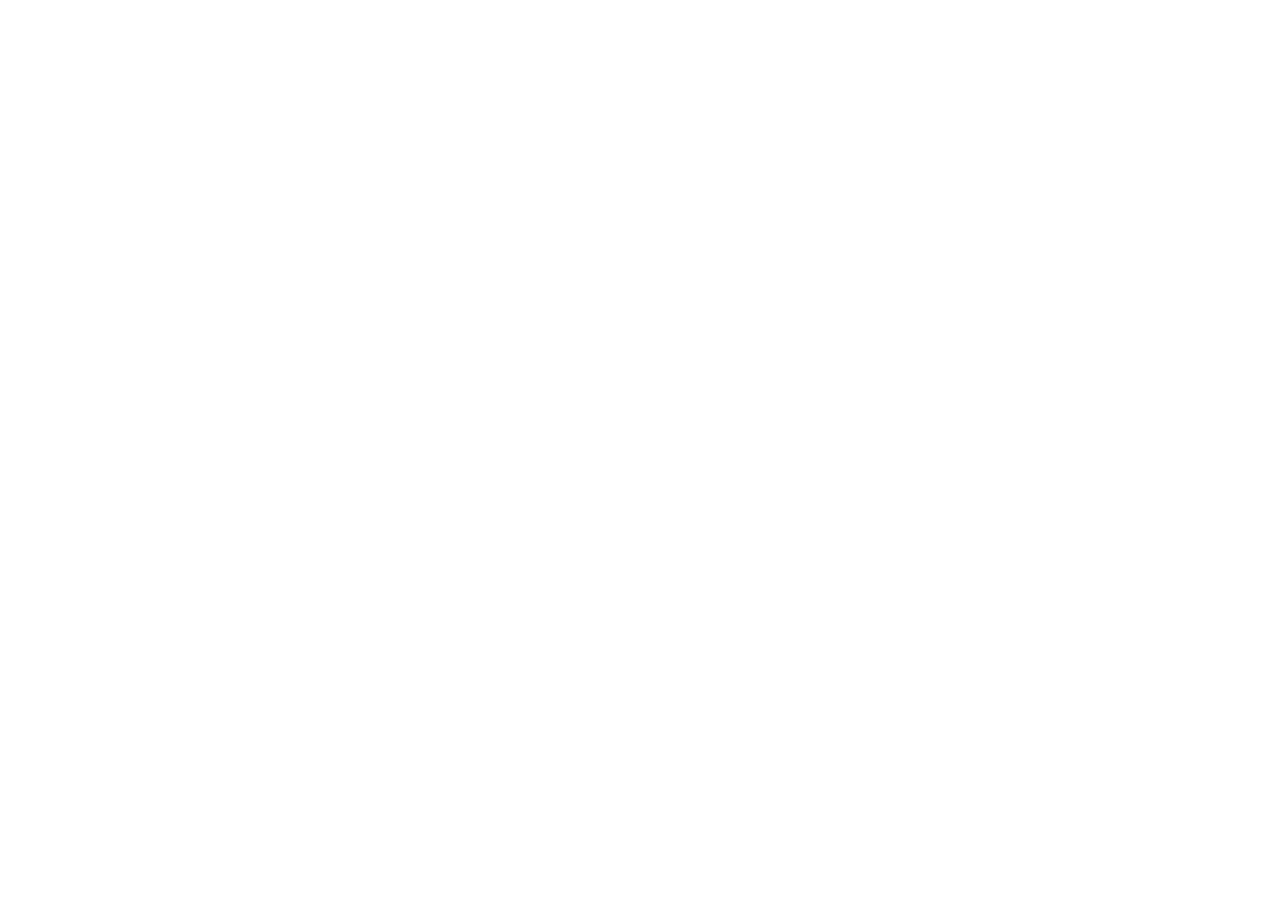
==== index.html @ 65a2d9df "wadfsgdg" ====
<!DOCTYPE html>
<html lang="en">

<head>
    <meta charset="UTF-8">
    <meta name="viewport" content="width=device-width, initial-scale=1.0">
    <title>10-dars</title>
    <link rel="stylesheet" href="./assets/css/main.css">
</head>

<body>

      

    <script src="./assets/js/app.js"></script>
</body>

</html>
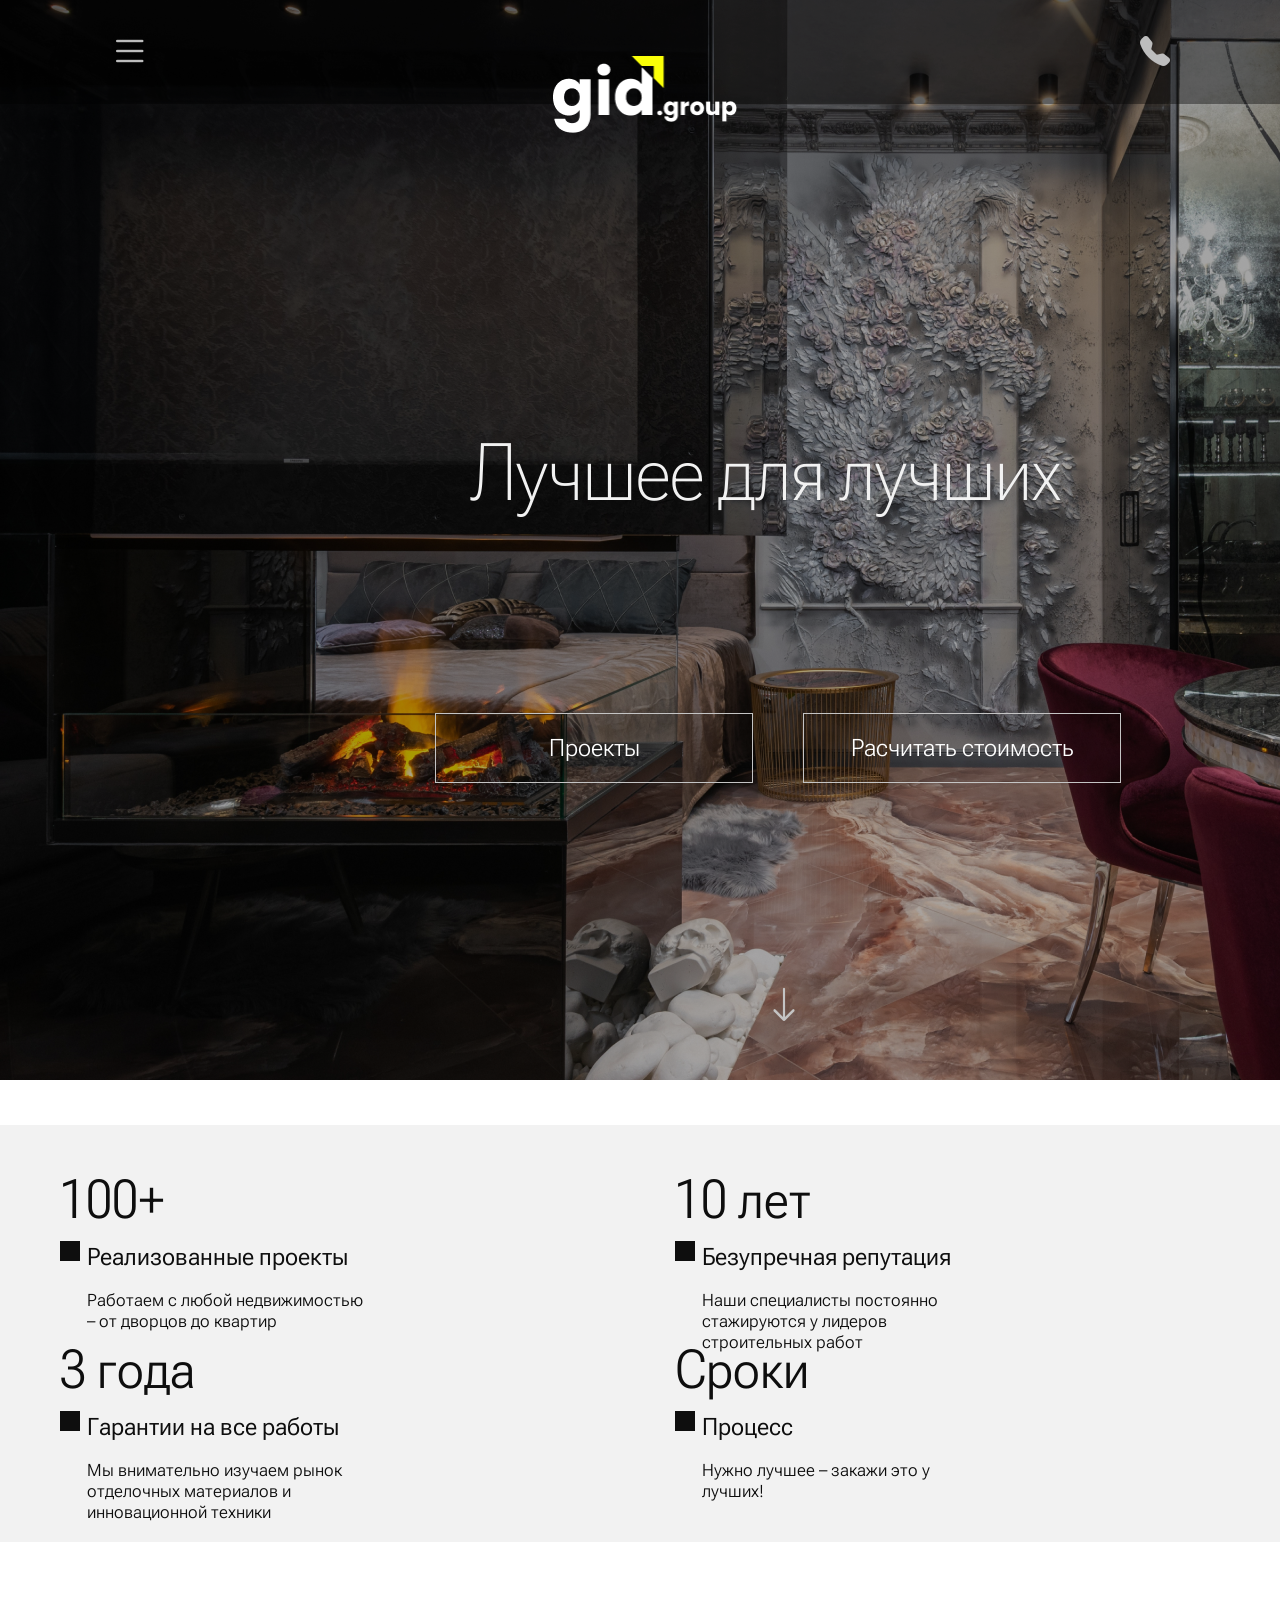
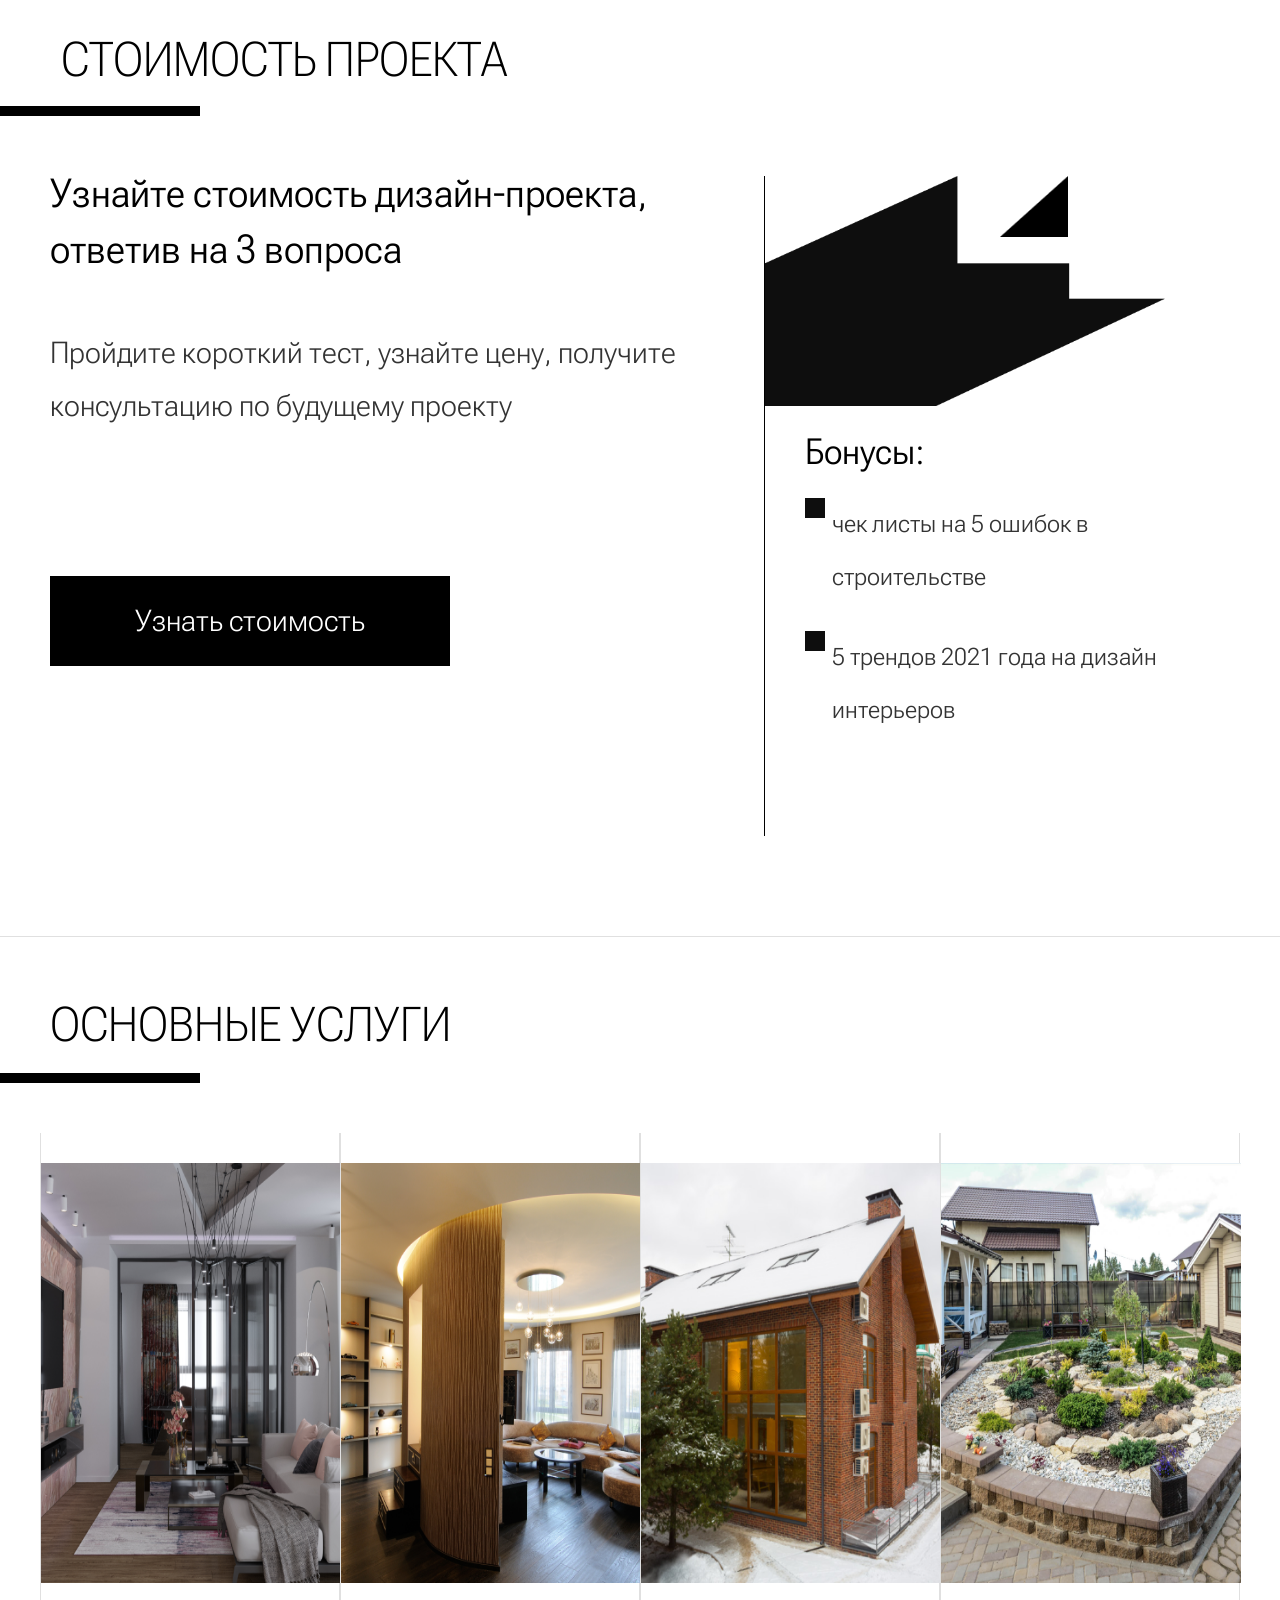
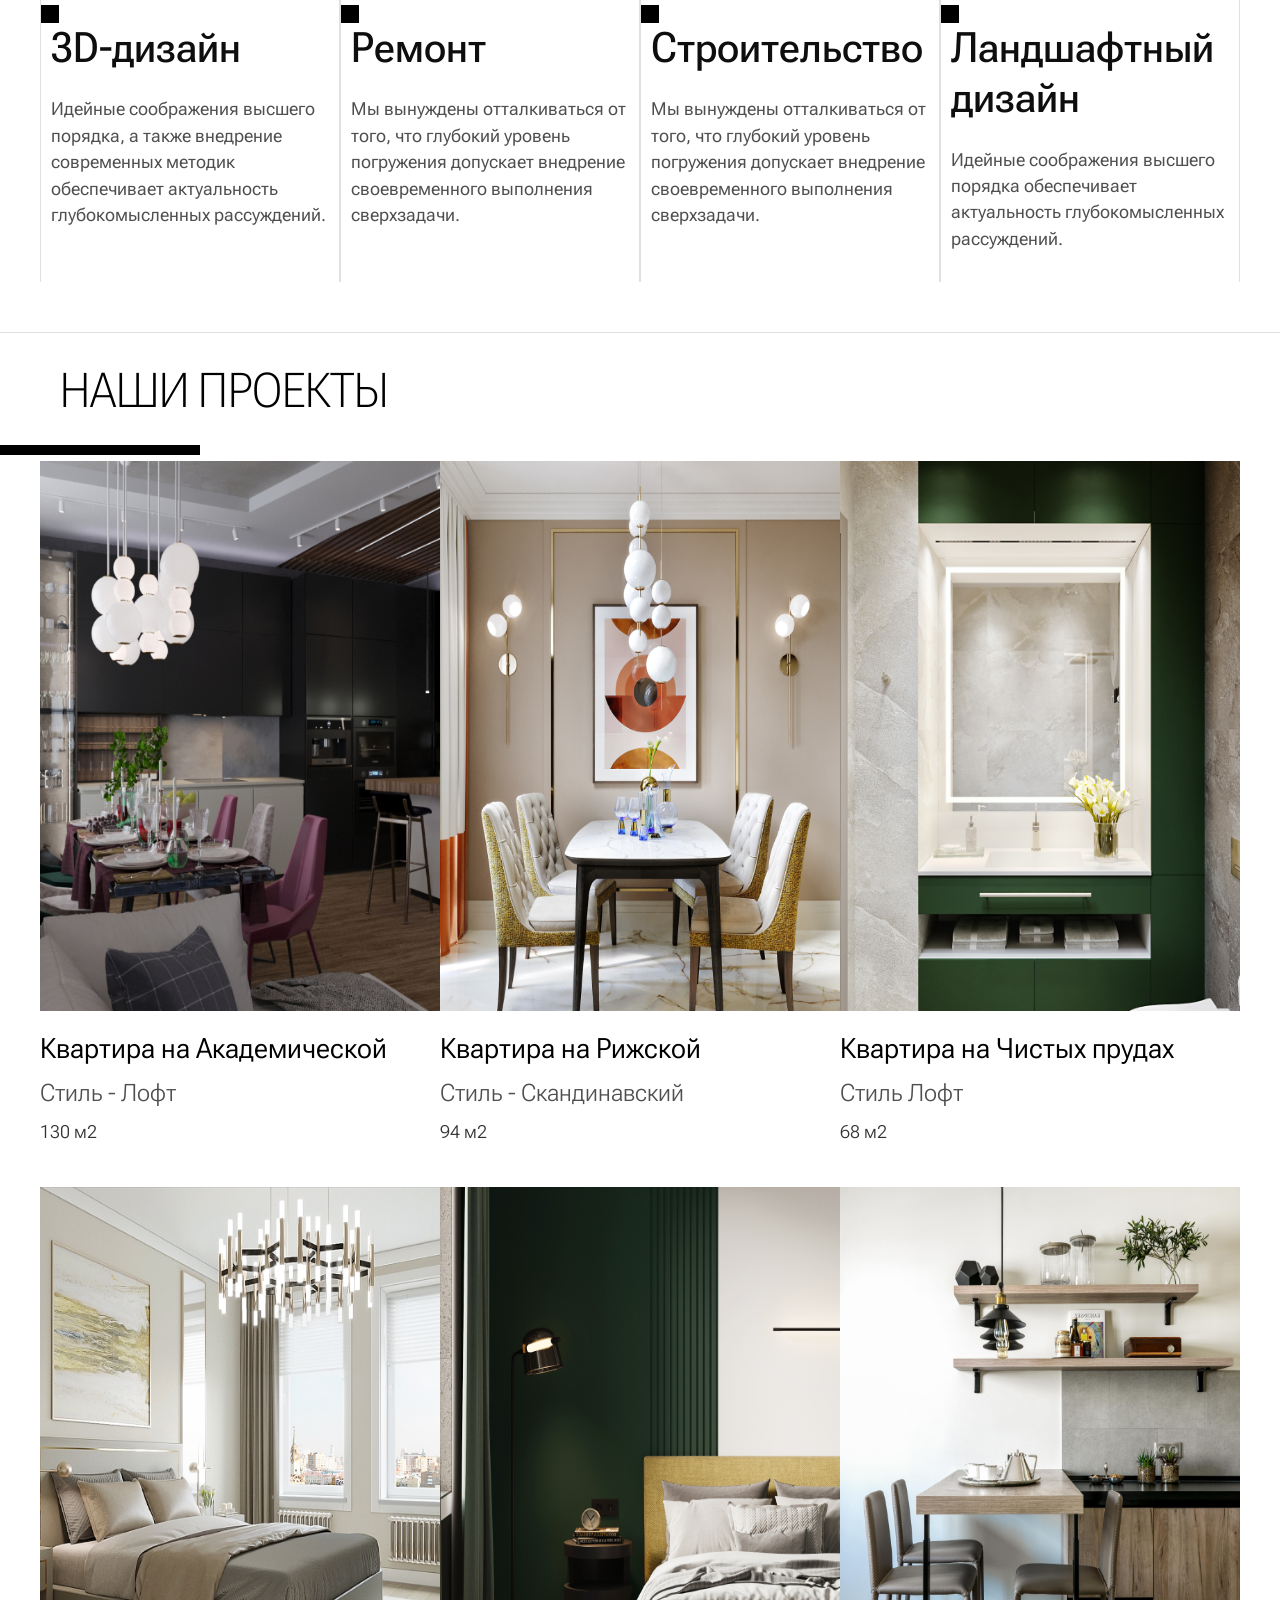
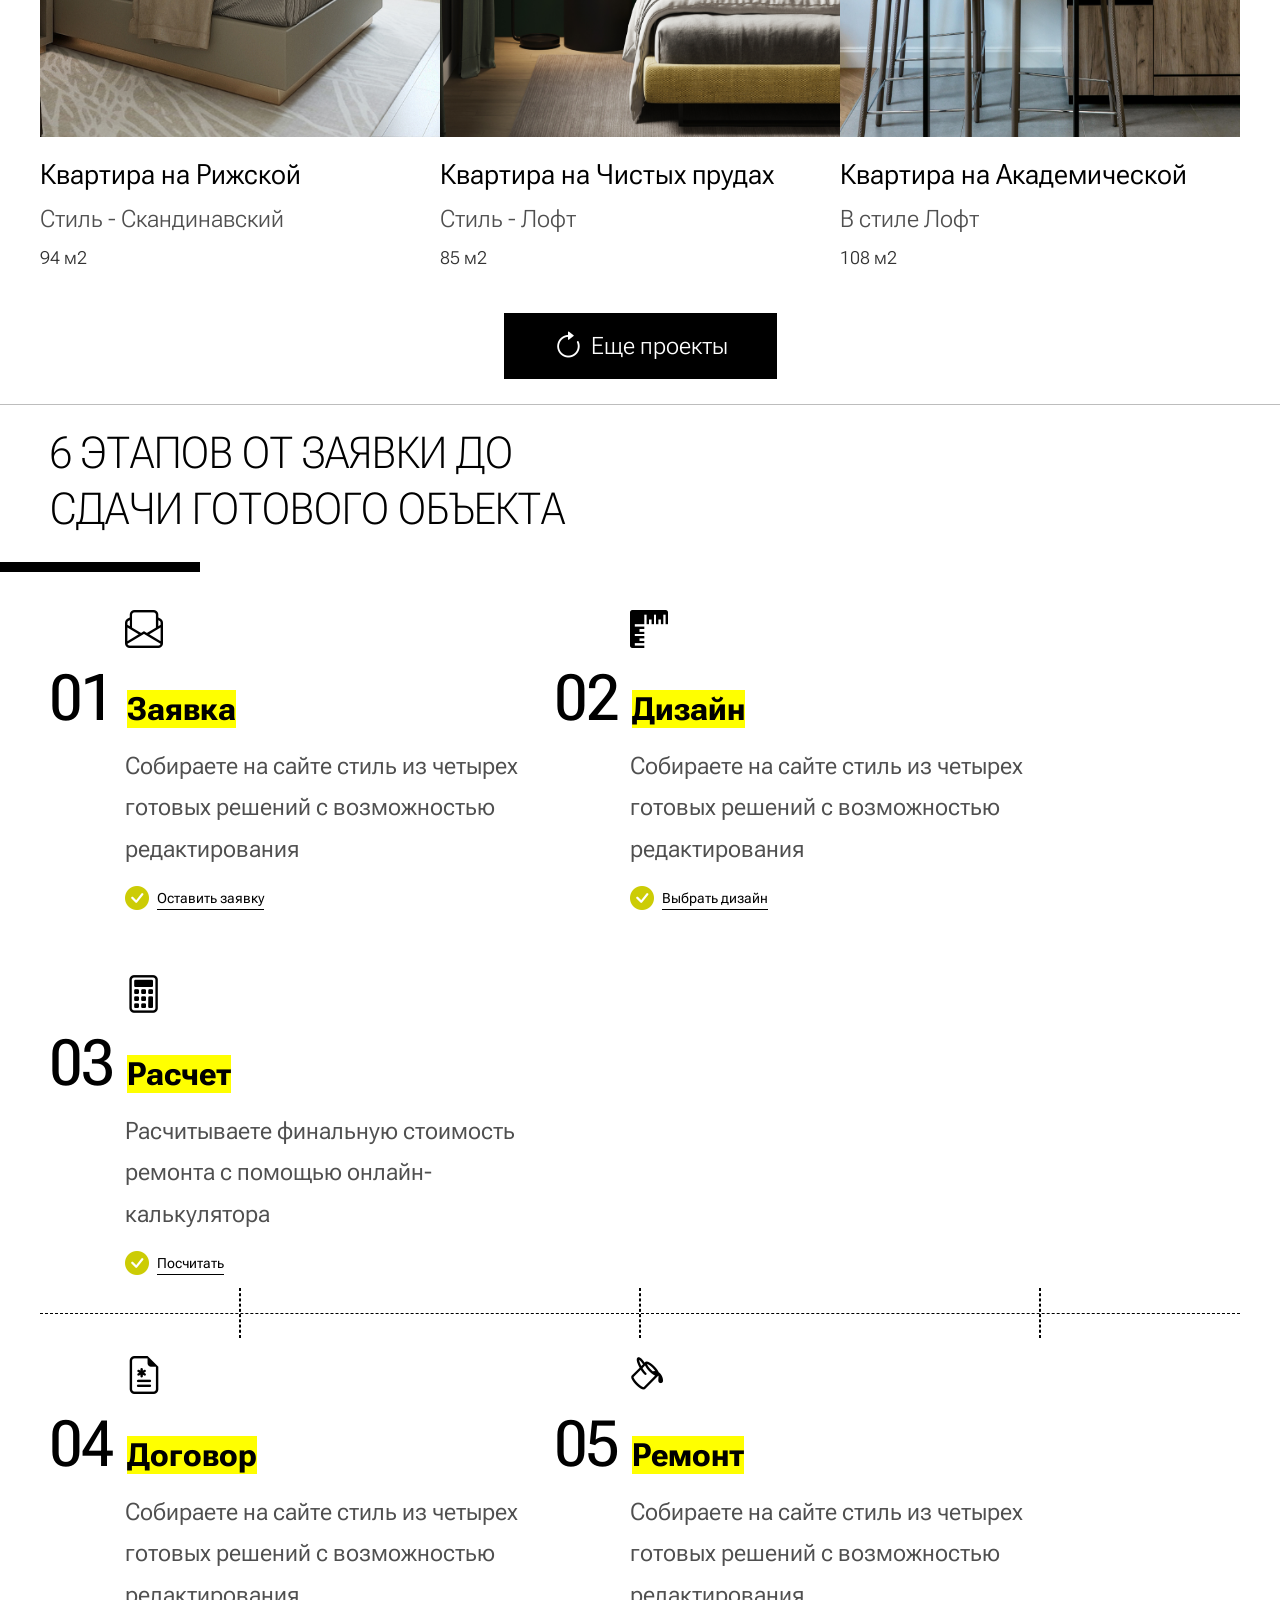
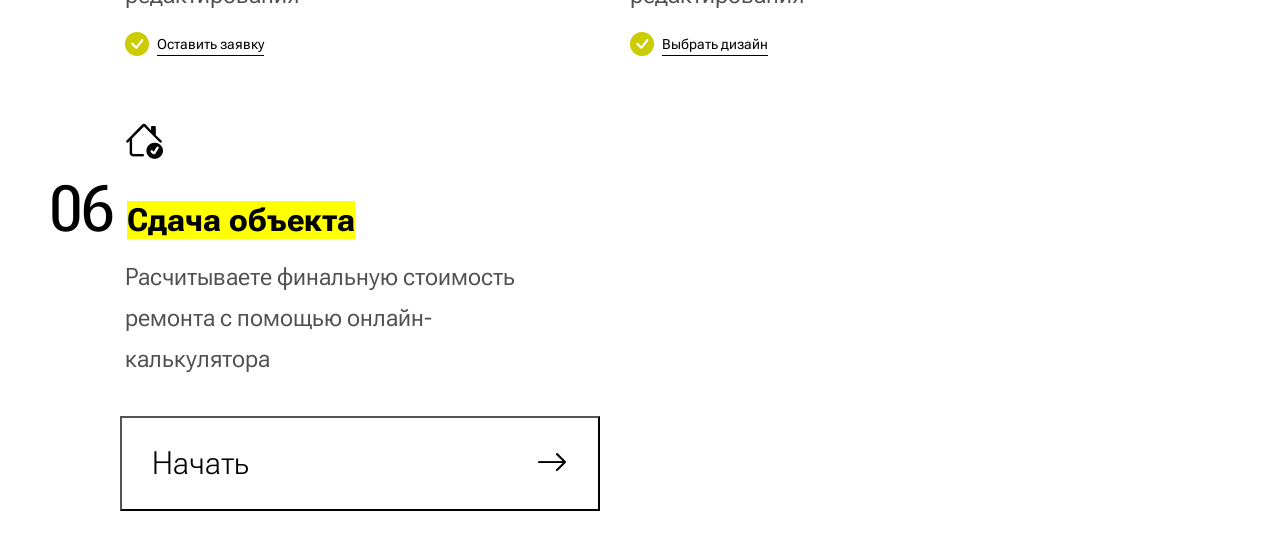
==== commit ef60918d: "sdafsdghfh" ====
--- a/index.html
+++ b/index.html
@@ -6,11 +6,303 @@
     <meta name="viewport" content="width=device-width, initial-scale=1.0">
     <title>10-dars</title>
     <link rel="stylesheet" href="./assets/css/main.css">
+    <link rel="stylesheet" href="https://cdn.jsdelivr.net/npm/bootstrap-icons@1.11.3/font/bootstrap-icons.min.css">
 </head>
 
 <body>
-
-      
+    <div class="container">
+        <div class="header_box">
+            <header class="header">
+                <a href="#"><i class="bi bi-list menus"></i></a>
+                <a href="#"><img class="logojon" src="./assets/images/Logo.png" alt="logo"></a>
+                <a href="tel:+998948152522"><i class="bi bi-telephone-fill tel"></i></a>
+            </header>
+            <h1 class="text_one">Лучшее для лучших</h1>
+            <div class="btn_group">
+                <button class="btn">Проекты</button>
+                <button class="btn">Расчитать стоимость</button>
+            </div>
+            <i class="bi bi-arrow-down down"></i>
+        </div>
+
+        <!-- header tugad -->
+
+        <main class="main">
+            <div class="main_box">
+                <h2 class="yuz">100+</h2>
+                <div class="kvadrat_box">
+                    <p class="kvadrat"></p>
+                    <h3 class="Реализованные">Реализованные проекты</h3>
+                </div>
+                <p class="Работаем">Работаем с любой недвижимостью – от дворцов до квартир</p>
+            </div>
+            <div class="main_box">
+                <h2 class="yuz">10 лет</h2>
+                <div class="kvadrat_box">
+                    <p class="kvadrat"></p>
+                    <h3 class="Реализованные">Безупречная репутация</h3>
+                </div>
+                <p class="Работаем">Наши специалисты постоянно стажируются у лидеров строительных работ</p>
+            </div>
+            <div class="main_box">
+                <h2 class="yuz">3 года</h2>
+                <div class="kvadrat_box">
+                    <p class="kvadrat"></p>
+                    <h3 class="Реализованные">Гарантии на все работы</h3>
+                </div>
+                <p class="Работаем">Мы внимательно изучаем рынок отделочных материалов и инновационной техники
+                </p>
+            </div>
+            <div class="main_box">
+                <h2 class="yuz">Сроки</h2>
+                <div class="kvadrat_box">
+                    <p class="kvadrat"></p>
+                    <h3 class="Реализованные">Процесс</h3>
+                </div>
+                <p class="Работаем">Нужно лучшее – закажи это у лучших!
+                </p>
+            </div>
+        </main>
+
+        <!-- main tugadi -->
+
+        <section>
+            <h2 class="ПРОЕКТА">СТОИМОСТЬ ПРОЕКТА</h2>
+            <p class="lineya"></p>
+            <div class="section_group">
+                <div class="section_left">
+                    <h3 class="Узнайте">Узнайте стоимость дизайн-проекта, ответив на 3 вопроса</h3>
+                    <p class="Пройдите">Пройдите короткий тест, узнайте цену, получите консультацию по будущему проекту
+                    </p>
+                </div>
+                <div class="section_right">
+                    <div class="img_group_4">
+                        <img class="img_44" src="./assets/images/Rectangle 56.png" alt="">
+                        <img class="img_uch" src="./assets/images/Rectangle 165.png" alt="">
+                    </div>
+                    <h3 class="Бонусы">Бонусы:</h3>
+                    <div class="bur_g">
+                        <p class="kvadrat"></p>
+                        <p class="g_text">чек листы на 5 ошибок в строительстве</p>
+                    </div>
+                    <div class="bur_g">
+                        <p class="kvadrat"></p>
+                        <p class="g_text">5 трендов 2021 года на дизайн интерьеров</p>
+                    </div>
+                </div>
+            </div>
+            <button class="стоимость">Узнать стоимость</button>
+        </section>
+
+        <!-- section tugadi  -->
+
+        <section class="section">
+            <h2 class="ОСНОВНЫЕ">ОСНОВНЫЕ УСЛУГИ</h2>
+            <p class="lineya_2"></p>
+            <div class="card_group">
+                <div class="card_box">
+                    <img class="card_images" src="./assets/images/1 112.png" alt="">
+                    <div class="card_text">
+                        <div class="card_text_group">
+                            <h3 class="dizayn">3D-дизайн</h3>
+                            <p class="ideyasi">Идейные соображения высшего порядка, а также внедрение современных
+                                методик обеспечивает
+                                актуальность глубокомысленных рассуждений. </p>
+                        </div>
+                        <p class="kubik"></p>
+                    </div>
+                </div>
+                <div class="card_box">
+                    <img class="card_images" src="./assets/images/_DSC3053 1.png" alt="">
+                    <div class="card_text">
+                        <div class="card_text_group">
+                            <h3 class="dizayn">Ремонт</h3>
+                            <p class="ideyasi">Мы вынуждены отталкиваться от того, что глубокий уровень погружения
+                                допускает внедрение
+                                своевременного выполнения сверхзадачи. </p>
+                        </div>
+                        <p class="kubik"></p>
+                    </div>
+                </div>
+                <div class="card_box">
+                    <img class="card_images" src="./assets/images/IMG_9795-Edit-2-Edit-2 1.png" alt="">
+                    <div class="card_text">
+                        <div class="card_text_group">
+                            <h3 class="dizayn">Строительство</h3>
+                            <p class="ideyasi">Мы вынуждены отталкиваться от того, что глубокий уровень погружения
+                                допускает внедрение
+                                своевременного выполнения сверхзадачи. </p>
+                        </div>
+                        <p class="kubik"></p>
+                    </div>
+                </div>
+                <div class="card_box">
+                    <img class="card_images" src="./assets/images/ланд 1.png" alt="">
+                    <div class="card_text">
+                        <div class="card_text_group">
+                            <h3 class="dizayn">Ландшафтный дизайн</h3>
+                            <p class="ideyasi">Идейные соображения высшего порядка обеспечивает актуальность
+                                глубокомысленных
+                                рассуждений. </p>
+                        </div>
+                        <p class="kubik"></p>
+                    </div>
+                </div>
+            </div>
+        </section>
+
+        <!-- section_2 tugadi  -->
+
+        <section class="section_3">
+            <h2 class="НАШИ">НАШИ ПРОЕКТЫ</h2>
+            <p class="lineya_3"></p>
+            <div class="images_group">
+                <div class="images_cards">
+                    <div class="images_box">
+                        <img class="images_home" src="./assets/images/15_белая столешница 1.png" alt="">
+                        <div class="images_text_group">
+                            <h3 class="akademy">Квартира на Академической</h3>
+                            <p class="stil">Стиль - Лофт</p>
+                            <p class="klm">130 м2</p>
+                        </div>
+                        <!-- <div class="shadow">
+                            <button class="shadow_btn">Смотреть проект</button>
+                        </div> -->
+                    </div>
+                    <div class="images_box">
+                        <img class="images_home" src="./assets/images/k001 1.png" alt="">
+                        <div class="images_text_group">
+                            <h3 class="akademy">Квартира на Рижской</h3>
+                            <p class="stil">Стиль - Скандинавский</p>
+                            <p class="klm">94 м2</p>
+                        </div>
+                    </div>
+                    <div class="images_box">
+                        <img class="images_home" src="./assets/images/vannaya01 1.png" alt="">
+                        <div class="images_text_group">
+                            <h3 class="akademy">Квартира на Чистых прудах</h3>
+                            <p class="stil">Стиль Лофт</p>
+                            <p class="klm">68 м2</p>
+                        </div>
+                    </div>
+                    <div class="images_box">
+                        <img class="images_home" src="./assets/images/Спальня основная_вид1 1.png" alt="">
+                        <div class="images_text_group">
+                            <h3 class="akademy">Квартира на Рижской</h3>
+                            <p class="stil">Стиль - Скандинавский</p>
+                            <p class="klm">94 м2</p>
+                        </div>
+                    </div>
+                    <div class="images_box">
+                        <img class="images_home" src="./assets/images/bedroom_small_6 1.png" alt="">
+                        <div class="images_text_group">
+                            <h3 class="akademy">Квартира на Чистых прудах</h3>
+                            <p class="stil">Стиль - Лофт</p>
+                            <p class="klm">85 м2</p>
+                        </div>
+                    </div>
+                    <div class="images_box">
+                        <img class="images_home" src="./assets/images/мытная (высоцкая)_hr-20 1.png" alt="">
+                        <div class="images_text_group">
+                            <h3 class="akademy">Квартира на Академической</h3>
+                            <p class="stil">В стиле Лофт</p>
+                            <p class="klm">108 м2</p>
+                        </div>
+                    </div>
+                </div>
+                <button class="btn_reflesh"><i class="bi bi-arrow-clockwise icon"></i> Еще проекты</button>
+            </div>
+        </section>
+
+        <!-- section_3 tugadi  -->
+
+        <section class="section_4">
+            <h2 class="ЭТАПОВ">6 ЭТАПОВ ОТ ЗАЯВКИ ДО СДАЧИ ГОТОВОГО ОБЪЕКТА</h2>
+            <p class="lineya_3"></p>
+            <div class="DIV_GROUP">
+                <div class="div_group_top">
+                    <div class="top_box">
+                        <i class="bi bi-envelope-paper icons"></i>
+                        <h3 class="top_h3_text">01 <mark class="marker">Заявка</mark></h3>
+                        <p class="sayte">Собираете на сайте стиль
+                            из четырех готовых решений
+                            с возможностью редактирования</p>
+                        <div class="icon_pilus">
+                            <i class="bi bi-check-circle-fill ptichka"></i>
+                            <p class="poschitat">Оставить заявку</p>
+                        </div>
+                    </div>
+                    <div class="top_box">
+                        <i class="bi bi-rulers icons"></i>
+                        <h3 class="top_h3_text">02 <mark class="marker">Дизайн</mark></h3>
+                        <p class="sayte">Собираете на сайте стиль
+                            из четырех готовых решений
+                            с возможностью редактирования</p>
+                        <div class="icon_pilus">
+                            <i class="bi bi-check-circle-fill ptichka"></i>
+                            <p class="poschitat">Выбрать дизайн</p>
+                        </div>
+                    </div>
+                    <div class="top_box">
+                        <i class="bi bi-calculator icons"></i>
+                        <h3 class="top_h3_text">03 <mark class="marker">Расчет</mark></h3>
+                        <p class="sayte">Расчитываете финальную стоимость ремонта с помощью
+                            онлайн-калькулятора</p>
+                        <div class="icon_pilus">
+                            <i class="bi bi-check-circle-fill ptichka"></i>
+                            <p class="poschitat">Посчитать</p>
+                        </div>
+                    </div>
+                </div>
+                <div class="lineya_border">
+                    <p class="lineya_center"></p>
+                    <p class="lineya_center"></p>
+                    <p class="lineya_center"></p>
+                </div>
+                <div class="div_group_bottom">
+                    <div class="top_box">
+                        <i class="bi bi-file-earmark-medical icons"></i>
+                        <h3 class="top_h3_text">04 <mark class="marker">Договор</mark></h3>
+                        <p class="sayte">Собираете на сайте стиль
+                            из четырех готовых решений
+                            с возможностью редактирования</p>
+                        <div class="icon_pilus">
+                            <i class="bi bi-check-circle-fill ptichka"></i>
+                            <p class="poschitat">Оставить заявку</p>
+                        </div>
+                    </div>
+                    <div class="top_box">
+                        <i class="bi bi-paint-bucket icons"></i>
+                        <h3 class="top_h3_text">05 <mark class="marker">Ремонт</mark></h3>
+                        <p class="sayte">Собираете на сайте стиль
+                            из четырех готовых решений
+                            с возможностью редактирования</p>
+                        <div class="icon_pilus">
+                            <i class="bi bi-check-circle-fill ptichka"></i>
+                            <p class="poschitat">Выбрать дизайн</p>
+                        </div>
+                    </div>
+                    <div class="top_box">
+                        <i class="bi bi-house-check icons"></i>
+                        <h3 class="top_h3_text">06 <mark class="marker">Сдача объекта</mark></h3>
+                        <p class="sayte">Расчитываете финальную стоимость ремонта с помощью
+                            онлайн-калькулятора</p>
+                    </div>
+                </div>
+            </div>
+            <button class="bot_btn">Начать <i class="bi bi-arrow-right"></i></button>
+        </section>
+
+
+        <!-- <i class="bi bi-telegram"></i>
+        <i class="bi bi-instagram"></i>
+        <i class="bi bi-facebook"></i>
+        <i class="bi bi-youtube"></i>
+        <i class="bi bi-tiktok"></i>
+        <i class="bi bi-whatsapp"></i> -->
+    </div>
+
+
 
     <script src="./assets/js/app.js"></script>
 </body>
--- a/assets/css/main.css
+++ b/assets/css/main.css
@@ -0,0 +1,1699 @@
+@font-face {
+    font-family: 'roboto';
+    src: url("../fonts/RobotoFlex-VariableFont_GRAD\,XOPQ\,XTRA\,YOPQ\,YTAS\,YTDE\,YTFI\,YTLC\,YTUC\,opsz\,slnt\,wdth\,wght.ttf");
+}
+
+* {
+    margin: 0;
+    padding: 0;
+    box-sizing: border-box;
+    font-family: 'roboto';
+}
+
+.container {
+    max-width: 1520px;
+    height: auto;
+    margin: 0 auto;
+}
+
+.header_box {
+    max-width: 1520px;
+    height: 1080px;
+    background-image: url(../images/ин1\ 1\ \(1\).png);
+    background-size: cover;
+    display: flex;
+    flex-direction: column;
+    margin-bottom: 45px;
+}
+
+.text_one {
+    max-width: 730px;
+    height: 94px;
+    font-size: 80px;
+    font-weight: 300;
+    line-height: 94px;
+    letter-spacing: 0em;
+    text-align: center;
+    color: #F2F2F2;
+    margin-top: 322px;
+    margin-left: 400px;
+}
+
+.btn_group {
+    display: flex;
+    align-items: center;
+    gap: 50px;
+    margin-left: 435px;
+    margin-top: 193px;
+}
+
+.btn {
+    width: 318px;
+    height: 70px;
+    background: none;
+    cursor: pointer;
+    font-size: 24px;
+    font-weight: 300;
+    line-height: 28px;
+    letter-spacing: 0em;
+    text-align: center;
+    border: 1px solid #C4C4C4;
+    color: #fff;
+    transition: .5s;
+}
+
+.btn:hover {
+    background: #C4C4C4;
+}
+
+.header {
+    max-width: 1520px;
+    height: 104px;
+    display: flex;
+    align-items: center;
+    justify-content: space-between;
+    padding: 0px 110px;
+    background: #00000066;
+}
+
+.menus {
+    font-size: 40px;
+    color: #BDBDBD;
+}
+
+.logojon {
+    width: 184.36px;
+    height: 76.6px;
+    margin-bottom: -75px;
+}
+
+.tel {
+    font-size: 30px;
+    color: #BDBDBD;
+}
+
+.down {
+    font-size: 38px;
+    color: #C4C4C4;
+    font-weight: 100;
+    margin-top: 200px;
+    margin-left: 765px;
+}
+
+@media only screen and (max-width: 1200px) {
+    .text_one {
+        margin-left: 200px;
+    }
+
+    .btn_group {
+        margin-left: 220px;
+    }
+
+    .down {
+        margin-left: 550px;
+    }
+}
+
+@media only screen and (max-width: 970px) {
+
+    .text_one {
+        margin-left: 70px;
+        font-size: 68px;
+    }
+
+    .btn_group {
+        margin-left: 100px;
+    }
+
+    .down {
+        margin-left: 425px;
+    }
+}
+
+@media only screen and (max-width: 850px) {
+    .text_one {
+        margin-left: 190px;
+        font-size: 48px;
+        max-width: 440px;
+    }
+
+    .btn_group {
+        margin-left: 120px;
+    }
+
+    .btn {
+        Width: 274px;
+        Height: 61px;
+        font-size: 18px;
+    }
+
+    .down {
+        margin-left: 403px;
+    }
+}
+
+@media only screen and (max-width: 750px) {
+    .text_one {
+        margin-left: 150px;
+    }
+
+    .btn_group {
+        margin-left: 80px;
+    }
+
+    .down {
+        margin-left: 363px;
+    }
+}
+
+@media only screen and (max-width: 750px) {
+    .header {
+        padding: 0px 50px;
+    }
+
+    .text_one {
+        max-width: auto;
+        margin-left: 80px;
+    }
+
+    .btn_group {
+        flex-direction: column;
+        margin-left: 0px;
+    }
+
+    .btn {
+        width: 500px;
+    }
+
+    .down {
+        margin-left: 283px;
+        margin-top: 120px;
+    }
+}
+
+@media only screen and (max-width: 580px) {
+    .header {
+        padding: 0px 50px;
+    }
+
+    .text_one {
+        font-size: 40px;
+        margin-left: 20px;
+    }
+
+    .btn {
+        width: 430px;
+    }
+
+    .down {
+        margin-left: 250px;
+    }
+}
+
+@media only screen and (max-width: 490px) {
+    .header {
+        padding: 0px 35px;
+        background: none;
+    }
+
+    .logojon {
+        margin-bottom: -120px;
+    }
+
+    .text_one {
+        margin: 0 auto;
+        font-size: 36px;
+        margin-top: 322px;
+    }
+
+    .btn {
+        width: 350px;
+    }
+
+    .down {
+        margin: 0 auto;
+        margin-top: 110px;
+    }
+}
+
+@media only screen and (max-width: 370px) {
+    .logojon {
+        margin-bottom: -240px;
+    }
+
+    .text_one {
+        max-width: 300px;
+    }
+
+    .btn {
+        width: 300px;
+    }
+}
+
+/* header tugad */
+
+.main {
+    max-width: 1440px;
+    height: auto;
+    display: grid;
+    grid-template-columns: 1fr 1fr 1fr 1fr;
+    background: #F2F2F2;
+    align-content: center;
+    margin: 0 auto;
+    margin-bottom: 90px;
+    padding: 37px 0px 40px 50px;
+}
+
+.main_box {
+    width: 350px;
+    display: flex;
+    flex-direction: column;
+    text-align: left;
+    margin-left: 10px;
+}
+
+.yuz {
+    max-width: 145px;
+    height: 75px;
+    font-size: 54px;
+    font-weight: 400;
+    line-height: 75px;
+    letter-spacing: 0em;
+    text-align: left;
+    color: #0E0E0E;
+}
+
+.kvadrat_box {
+    display: flex;
+    gap: 7px;
+    margin-top: 4px;
+}
+
+.kvadrat {
+    width: 20px;
+    height: 20px;
+    background: #0E0E0E;
+}
+
+.Реализованные {
+    max-width: 301px;
+    height: 33px;
+    font-size: 24px;
+    font-weight: 400;
+    line-height: 33px;
+    letter-spacing: 0em;
+    text-align: left;
+    color: #0E0E0E;
+}
+
+.Работаем {
+    max-width: 284px;
+    height: 42px;
+    font-size: 17px;
+    font-weight: 300;
+    line-height: 21px;
+    letter-spacing: 0em;
+    text-align: left;
+    color: #0E0E0E;
+    margin-top: 16px;
+    margin-left: 27px;
+}
+
+@media only screen and (max-width: 1490px) {
+    .main {
+        grid-template-columns: 1fr 1fr;
+    }
+}
+
+@media only screen and (max-width: 800px) {
+    .main {
+        grid-template-columns: 1fr;
+        padding-left: 100px;
+    }
+
+    .main_box {
+        margin-bottom: 25px;
+    }
+}
+
+@media only screen and (max-width: 480px) {
+    .main {
+        padding-left: 20px;
+    }
+
+    .main_box {
+        width: 300px;
+        margin-left: 0px;
+    }
+
+    .yuz {
+        font-size: 44px;
+    }
+}
+
+/* main tugadi */
+
+.ПРОЕКТА {
+    max-width: 511px;
+    height: 56px;
+    /* font-family: Roboto; */
+    font-size: 48px;
+    font-weight: 300;
+    line-height: 56px;
+    letter-spacing: 0em;
+    text-align: left;
+    color: black;
+    margin-bottom: 18px;
+    margin-left: 61px;
+}
+
+.lineya {
+    width: 200px;
+    height: 10px;
+    background: black;
+}
+
+.section_group {
+    display: flex;
+    position: relative;
+    gap: 25px;
+}
+
+.section_left {
+    margin-left: 180px;
+}
+
+.Узнайте {
+    margin-top: 50px;
+    max-width: 689px;
+    height: 112px;
+    font-size: 46px;
+    font-weight: 400;
+    line-height: 56px;
+    letter-spacing: 0em;
+    text-align: left;
+    color: black;
+}
+
+.Пройдите {
+    margin-top: 48px;
+    max-width: 689px;
+    height: 106px;
+    font-size: 36px;
+    font-weight: 300;
+    line-height: 53px;
+    letter-spacing: 0em;
+    text-align: left;
+    color: #333333;
+
+}
+
+.section_right {
+    margin-top: 60px;
+    border-left: 1px solid black;
+    height: 660px;
+}
+
+.img_group_4 {
+    display: flex;
+}
+
+.img_44 {
+    width: 607px;
+    height: 333px;
+}
+
+.img_uch {
+    width: 84px;
+    height: 68px;
+    margin-left: -228px;
+}
+
+.Бонусы {
+    font-size: 36px;
+    font-weight: 400;
+    line-height: 53px;
+    letter-spacing: 0em;
+    text-align: left;
+    color: black;
+    margin-left: 40px;
+    margin-top: 20px;
+    margin-bottom: 19px;
+}
+
+.bur_g {
+    display: flex;
+    margin-bottom: 27px;
+    margin-left: 40px;
+}
+
+.g_text {
+    max-width: 403px;
+    /* height: 106px; */
+    font-size: 30px;
+    font-weight: 300;
+    line-height: 53px;
+    letter-spacing: 0em;
+    text-align: left;
+    color: #333333;
+    margin-left: 7px;
+}
+
+.стоимость {
+    width: 480px;
+    height: 100px;
+    border: transparent;
+    background: black;
+    font-size: 36px;
+    font-weight: 300;
+    line-height: 42px;
+    letter-spacing: 0em;
+    text-align: center;
+    color: #fff;
+    margin-left: 180px;
+    margin-top: -260px;
+    position: absolute;
+    cursor: pointer;
+    transition: .6s;
+}
+
+.стоимость:hover {
+    background: none;
+    border: 1px solid #0E0E0E;
+    color: #0E0E0E;
+    border-radius: 5px;
+    transition: .6s;
+}
+
+@media only screen and (max-width: 1500px) {
+    .section_left {
+        margin-left: 100px;
+    }
+
+    .стоимость {
+        margin-left: 100px;
+    }
+}
+
+@media only screen and (max-width: 1440px) {
+    .section_left {
+        margin-left: 50px;
+    }
+
+    .стоимость {
+        margin-left: 50px;
+    }
+
+    .Узнайте {
+        max-width: auto;
+        font-size: 40px;
+    }
+
+    .Пройдите {
+        max-width: auto;
+        font-size: 30px;
+    }
+
+    .стоимость {
+        width: 400px;
+        height: 90px;
+        font-size: 30px;
+    }
+
+    .img_44 {
+        width: 400.29px;
+        height: 230.48px;
+    }
+
+    .img_uch {
+        width: 67.96px;
+        height: 60.73px;
+        margin-left: -165px;
+    }
+
+    .g_text {
+        max-width: auto;
+        font-size: 24px;
+    }
+}
+
+@media only screen and (max-width: 1200px) {
+    .ПРОЕКТА {
+        max-width: auto;
+        font-size: 38px;
+    }
+
+    .lineya {
+        width: 170px;
+        height: 8px;
+    }
+
+    .section_left {
+        margin-left: 80px;
+    }
+
+    .Узнайте {
+        font-size: 28px;
+        max-width: 430px;
+    }
+
+    .Пройдите {
+        font-size: 24px;
+        max-width: 430px;
+    }
+
+    .стоимость {
+        margin-left: 80px;
+        width: 300px;
+        height: 70px;
+        font-size: 24px;
+    }
+}
+
+@media only screen and (max-width: 1000px) {
+    .ПРОЕКТА {
+        max-width: 256px;
+        font-size: 24px;
+    }
+
+    .lineya {
+        width: 90.38px;
+        height: 4.52px;
+    }
+
+    .section_left {
+        margin-left: 80px;
+    }
+
+    .Узнайте {
+        max-width: 374.61px;
+        height: 50.61px;
+        font-size: 18px;
+        line-height: 21.09px;
+    }
+
+    .Пройдите {
+        max-width: 374.61px;
+        height: 50.61px;
+        font-size: 18px;
+        line-height: 26.49px;
+    }
+
+    .стоимость {
+        width: 230.46px;
+        height: 50.61px;
+        font-size: 18px;
+        margin-top: -200px;
+    }
+
+    .img_44 {
+        width: 274.29px;
+        height: 150.48px;
+    }
+
+    .img_uch {
+        width: 37.96px;
+        height: 30.73px;
+        margin-left: -104px;
+    }
+
+    .Бонусы {
+        font-size: 18px;
+        line-height: 26.49px;
+    }
+
+    .g_text {
+        max-width: 182px;
+        height: 48px;
+        font-size: 14px;
+        margin-bottom: 10px;
+        line-height: 20.61px;
+    }
+
+    .section_right {
+        height: auto;
+    }
+}
+
+@media only screen and (max-width: 780px) {
+    .section_group {
+        flex-direction: column;
+        align-items: center;
+        position: none;
+    }
+
+    .стоимость {
+        margin-left: 260px;
+        margin-top: 10px;
+        position: none;
+    }
+
+    .section_right {
+        margin-top: 20px;
+        border: transparent;
+        height: none;
+    }
+
+    .Узнайте {
+        margin-top: 30px;
+    }
+
+    .Пройдите {
+        margin-top: 25px;
+    }
+}
+
+@media only screen and (max-width: 670px) {
+    .стоимость {
+        margin-left: 210px;
+    }
+}
+
+@media only screen and (max-width: 550px) {
+    .стоимость {
+        margin-left: 160px;
+    }
+}
+
+@media only screen and (max-width: 500px) {
+    .стоимость {
+        margin-left: 130px;
+    }
+}
+
+@media only screen and (max-width: 460px) {
+    .section_left {
+        margin-left: 0px;
+    }
+
+    .Узнайте {
+        width: 300px;
+        height: 51px;
+        font-size: 18px;
+        line-height: 21.09px;
+        text-align: center;
+    }
+
+    .Пройдите {
+        width: 300px;
+        height: 51px;
+        font-size: 18px;
+        line-height: 21.09px;
+        text-align: center;
+    }
+
+    .стоимость {
+        margin-left: 100px;
+    }
+
+}
+
+@media only screen and (max-width: 400px) {
+    .img_group_4 {
+        margin-left: -36px;
+    }
+
+    .стоимость {
+        margin-left: 45px;
+    }
+}
+
+/* section tugadi */
+
+.section {
+    margin-top: 100px;
+    max-width: 1520px;
+    height: auto;
+    border-top: 1px solid #E0E0E0;
+    border-bottom: 1px solid #E0E0E0;
+    margin-bottom: 20px;
+}
+
+.ОСНОВНЫЕ {
+    max-width: 466px;
+    height: 56px;
+    font-size: 48px;
+    font-weight: 300;
+    line-height: 56.25px;
+    text-align: left;
+    color: black;
+    margin-top: 60px;
+    margin-left: 50px;
+    margin-bottom: 20px;
+}
+
+.lineya_2 {
+    width: 200px;
+    height: 10px;
+    background: black;
+}
+
+.card_group {
+    max-width: 1520px;
+    display: grid;
+    grid-template-columns: 1fr 1fr 1fr 1fr;
+    padding: 50px 40px;
+}
+
+.card_box {
+    max-width: 360px;
+    border-left: .5px solid #E0E0E0;
+    border-right: .5px solid #E0E0E0;
+    height: auto;
+    padding-top: 30px;
+    padding-bottom: 30px;
+}
+
+.card_images {
+    width: 360px;
+    height: 420px;
+    margin-bottom: 18px;
+}
+
+.card_text {
+    display: flex;
+    flex-direction: column-reverse;
+    text-align: left;
+}
+
+.kubik {
+    width: 18px;
+    height: 18px;
+    background: black;
+}
+
+.card_text_group {
+    margin-left: 10px;
+}
+
+.dizayn {
+    font-size: 42px;
+    font-weight: 500;
+    line-height: 50.25px;
+    text-align: left;
+    color: #0E0E0E;
+    margin-bottom: 23px;
+}
+
+.ideyasi {
+    max-width: 320px;
+    font-size: 18px;
+    font-weight: 400;
+    line-height: 26.49px;
+    text-align: left;
+    color: #4F4F4F;
+}
+
+@media only screen and (max-width: 1500px) {
+    .card_box {
+        max-width: 300px;
+    }
+
+    .card_images {
+        width: 300px;
+
+    }
+
+    .ideyasi {
+        max-width: 300px;
+    }
+}
+
+@media only screen and (max-width: 1260px) {
+    .card_group {
+        grid-template-columns: 1fr 1fr;
+        padding: 50px 50px;
+        align-content: center;
+    }
+
+    .card_box {
+        max-width: 460px;
+    }
+
+    .card_images {
+        width: 460px;
+    }
+
+    .card_text_group {
+        margin-left: 15px;
+    }
+
+    .ideyasi {
+        max-width: 410px;
+    }
+}
+
+@media only screen and (max-width: 1020px) {
+    .card_box {
+        max-width: 400px;
+    }
+
+    .card_images {
+        width: 400px;
+    }
+
+    .card_text_group {
+        margin-left: 15px;
+    }
+
+    .ideyasi {
+        max-width: 380px;
+    }
+}
+
+@media only screen and (max-width: 900px) {
+    .card_group {
+        padding: 50px 20px;
+    }
+
+    .card_box {
+        max-width: 370px;
+    }
+
+    .card_images {
+        width: 370px;
+    }
+
+    .ideyasi {
+        max-width: 340px;
+    }
+}
+
+@media only screen and (max-width: 775px) {
+    .card_box {
+        max-width: 350px;
+    }
+
+    .card_images {
+        width: 350px;
+    }
+
+    .ideyasi {
+        max-width: 320px;
+    }
+}
+
+@media only screen and (max-width: 730px) {
+    .lineya_2 {
+        width: 81px;
+        height: 6px;
+    }
+
+    .card_group {
+        grid-template-columns: 1fr;
+        padding: 30px 100px;
+    }
+
+    .card_box {
+        max-width: 400px;
+        border: transparent;
+    }
+
+    .card_images {
+        width: 400px;
+    }
+
+    .ideyasi {
+        max-width: 350px;
+    }
+}
+
+@media only screen and (max-width: 565px) {
+    .ОСНОВНЫЕ {
+        font-size: 40px;
+    }
+
+    .card_group {
+        padding: 30px 50px;
+    }
+
+    .card_box {
+        max-width: 400px;
+        border: transparent;
+    }
+
+    .card_images {
+        width: 400px;
+    }
+
+    .ideyasi {
+        max-width: 350px;
+    }
+}
+
+@media only screen and (max-width: 470px) {
+    .ОСНОВНЫЕ {
+        font-size: 24px;
+        line-height: 28.13px;
+        text-align: center;
+        margin-left: 0px;
+    }
+
+    .lineya_2 {
+        width: 61px;
+        height: 5px;
+    }
+
+    .card_group {
+        padding: 30px 50px;
+    }
+
+    .card_box {
+        max-width: 310px;
+    }
+
+    .card_images {
+        width: 310px;
+    }
+
+    .card_text {
+        flex-direction: column;
+        align-items: center;
+    }
+
+    .card_text_group {
+        margin-left: 0px;
+        margin-bottom: 18px;
+    }
+
+    .dizayn {
+        font-size: 24px;
+        font-weight: 500;
+        line-height: 28.13px;
+        text-align: center;
+        margin-bottom: 18px;
+    }
+
+    .ideyasi {
+        max-width: 300px;
+        font-size: 14px;
+        line-height: 20.61px;
+        text-align: center;
+    }
+}
+
+@media only screen and (max-width: 470px) {
+    .card_group {
+        padding: 30px 10px 20px 10px;
+    }
+
+    .card_box {
+        max-width: 300px;
+    }
+
+    .card_images {
+        width: 300px;
+    }
+
+    .ideyasi {
+        max-width: 290px;
+        font-size: 14px;
+        line-height: 20.61px;
+        text-align: center;
+    }
+}
+
+/* section_2 tugadi */
+
+.section_3 {
+    margin-top: 30px;
+    border-bottom: 1px solid #C4C4C4;
+    max-width: 1520px;
+    margin-bottom: 20px;
+    border-bottom: 1px solid #BDBDBD;
+}
+
+.НАШИ {
+    font-size: 48px;
+    font-weight: 300;
+    line-height: 56.25px;
+    text-align: left;
+    color: #000000;
+    margin-left: 60px;
+    margin-bottom: 25px;
+}
+
+.lineya_3 {
+    width: 200px;
+    height: 10px;
+    background: #000000;
+    margin-bottom: 6px;
+}
+
+.images_group {
+    height: auto;
+    display: flex;
+    align-items: center;
+    flex-direction: column;
+}
+
+.images_cards {
+    max-width: 1500px;
+    display: grid;
+    grid-template-columns: 1fr 1fr 1fr;
+}
+
+.images_box {
+    max-width: 466px;
+    margin-bottom: 45px;
+    /* position: relative; */
+}
+
+.images_home {
+    width: 466px;
+    height: 550px;
+    margin-bottom: 18px;
+
+}
+
+/* .images_home:hover{
+    .shadow{
+        display: block;
+    }
+} */
+
+.akademy {
+    font-size: 28px;
+    font-weight: 400;
+    line-height: 32.81px;
+    text-align: left;
+    color: #000000;
+}
+
+.stil {
+    font-size: 24px;
+    font-weight: 300;
+    line-height: 28.13px;
+    text-align: left;
+    margin-top: 14px;
+    color: #4F4F4F;
+}
+
+.klm {
+    font-size: 18px;
+    font-weight: 300;
+    line-height: 21.09px;
+    text-align: left;
+    color: #333333;
+    margin-top: 13px;
+}
+
+.btn_reflesh {
+    border: transparent;
+    width: 273px;
+    height: 66px;
+    background: black;
+    color: white;
+    font-size: 24px;
+    font-weight: 300;
+    line-height: 28.13px;
+    text-align: center;
+    cursor: pointer;
+    display: flex;
+    align-items: center;
+    justify-content: center;
+    gap: 8px;
+    margin-bottom: 25px;
+    transition: .7s;
+}
+
+.icon {
+    font-size: 30px;
+}
+
+.btn_reflesh:hover {
+    background: #4F4F4F;
+    transition: .5s;
+}
+
+/* .shadow {
+    background: #00000066;
+    width: 466px;
+    height: 550px;
+    display: flex;
+    align-items: center;
+    justify-content: center;
+    position: absolute;
+}
+
+.shadow_btn {
+    width: 318px;
+    height: 70px;
+    background: none;
+    cursor: pointer;
+    font-size: 24px;
+    font-weight: 300;
+    line-height: 28px;
+    letter-spacing: 0em;
+    text-align: center;
+    border: 1px solid #C4C4C4;
+    color: #fff;
+    transition: .5s;
+}
+
+.shadow:hover {
+    background: #C4C4C4;
+} */
+
+@media only screen and (max-width: 1420px) {
+    .images_box {
+        max-width: 400px;
+    }
+
+    .images_home {
+        width: 400px;
+    }
+}
+
+@media only screen and (max-width: 1230px) {
+    .images_box {
+        max-width: 370px;
+    }
+
+    .images_home {
+        width: 370px;
+    }
+}
+
+@media only screen and (max-width: 1130px) {
+    .images_cards {
+        grid-template-columns: 1fr 1fr;
+    }
+
+    .images_box {
+        max-width: 420px;
+    }
+
+    .images_home {
+        width: 420px;
+    }
+}
+
+@media only screen and (max-width: 880px) {
+    .НАШИ {
+        font-size: 40px;
+    }
+
+    .lineya_3 {
+        width: 170px;
+        height: 8px;
+    }
+
+    .images_box {
+        max-width: 400px;
+    }
+
+    .images_home {
+        width: 400px;
+    }
+}
+
+@media only screen and (max-width: 830px) {
+    .НАШИ {
+        font-size: 40px;
+    }
+
+    .lineya_3 {
+        width: 130px;
+        height: 6px;
+    }
+
+    .images_box {
+        max-width: 370px;
+    }
+
+    .images_home {
+        width: 370px;
+    }
+
+    .images_text_group {
+        margin-top: -152px;
+        margin-left: 25px;
+    }
+
+    .akademy {
+        font-size: 18px;
+        line-height: 21.09px;
+        text-align: left;
+        color: #fff;
+    }
+
+    .stil {
+        font-size: 18px;
+        line-height: 21.09px;
+        text-align: left;
+        color: #fff;
+    }
+
+    .klm {
+        font-size: 14px;
+        line-height: 16.41px;
+        text-align: left;
+        color: #fff;
+    }
+
+    .btn_reflesh {
+        margin-top: 50px;
+    }
+}
+
+@media only screen and (max-width: 760px) {
+    .images_cards {
+        grid-template-columns: 1fr;
+    }
+
+    .images_box {
+        max-width: 500px;
+    }
+
+    .images_home {
+        width: 500px;
+    }
+}
+
+@media only screen and (max-width: 550px) {
+    .images_box {
+        max-width: 430px;
+    }
+
+    .images_home {
+        width: 430px;
+    }
+
+    .lineya_3 {
+        width: 100px;
+    }
+
+    .НАШИ {
+        font-size: 32px;
+    }
+}
+
+@media only screen and (max-width: 465px) {
+    .images_box {
+        max-width: 380px;
+    }
+
+    .images_home {
+        width: 380px;
+        height: 450px;
+    }
+
+    .НАШИ {
+        font-size: 28px;
+        margin-bottom: 20px;
+    }
+}
+
+@media only screen and (max-width: 420px) {
+    .images_box {
+        max-width: 300px;
+    }
+
+    .images_home {
+        width: 300px;
+        height: 400px;
+    }
+
+    .НАШИ {
+        font-size: 24px;
+        font-weight: 300;
+        line-height: 28.13px;
+        text-align: center;
+        margin-left: 18px;
+    }
+
+    .lineya_3 {
+        width: 61px;
+        height: 5px;
+        margin-bottom: 20px;
+    }
+}
+
+/* section_3 tugadi */
+
+.section_4 {
+    max-width: 1520px;
+    height: auto;
+}
+
+.ЭТАПОВ {
+    max-width: 603px;
+    font-size: 44px;
+    font-weight: 300;
+    line-height: 56.25px;
+    text-align: left;
+    margin-left: 50px;
+    margin-bottom: 25px;
+    color: black;
+}
+
+.DIV_GROUP {
+    display: flex;
+    align-items: center;
+    flex-direction: column;
+    max-width: 1520px;
+    padding-left: 50px;
+    padding-right: 50px;
+}
+
+.div_group_top {
+    display: flex;
+    align-items: center;
+    gap: 30px;
+    margin-bottom: 10px;
+}
+
+.top_box {
+    display: flex;
+    flex-direction: column;
+    margin-top: 30px;
+}
+
+.icons {
+    font-size: 38px;
+    margin-left: 75px;
+}
+
+.top_h3_text {
+    font-size: 64px;
+    font-weight: 500;
+    line-height: 93.88px;
+    text-align: left;
+    color: black;
+}
+
+.marker {
+    font-size: 32px;
+    font-weight: 700;
+    line-height: 37.5px;
+    text-align: left;
+    color: black;
+}
+
+.sayte {
+    max-width: 400px;
+    font-size: 24px;
+    font-weight: 400;
+    line-height: 41.35px;
+    text-align: left;
+    margin-left: 75px;
+    color: #4F4F4F;
+}
+
+.icon_pilus {
+    display: flex;
+    align-items: center;
+    margin-left: 75px;
+    margin-top: 15px;
+    gap: 8px;
+}
+
+.ptichka {
+    font-size: 24px;
+    color: rgb(204, 204, 5);
+}
+
+.poschitat {
+    font-size: 14px;
+    font-weight: 400;
+    line-height: 20.68px;
+    text-align: left;
+    border-bottom: 1px solid black;
+    color: black;
+}
+
+.lineya_border {
+    /* margin-bottom: 30px; */
+    width: 1400px;
+    display: flex;
+    align-items: center;
+    justify-content: space-around;
+    border-bottom: 1px dashed black;
+}
+
+.lineya_center {
+    width: 1px;
+    height: 50px;
+    border: 1px dashed black;
+    margin-bottom: -25px;
+}
+
+.div_group_bottom {
+    display: flex;
+    align-items: center;
+    gap: 30px;
+    margin-top: 10px;
+}
+
+.bot_btn {
+    width: 480px;
+    height: 95px;
+    display: flex;
+    align-items: center;
+    justify-content: space-between;
+    padding: 0px 30px 0px 30px;
+    font-size: 32px;
+    font-weight: 300;
+    line-height: 42.19px;
+    text-align: center;
+    color: black;
+    background: none;
+    cursor: pointer;
+    transition: .5s;
+    margin-top: 35px;
+    margin-left: 120px;
+    margin-bottom: 40px;
+}
+
+.bot_btn:hover {
+    background: #E0E0E0;
+    transition: .5s;
+}
+
+@media only screen and (max-width: 1500px) {
+    .div_group_top {
+        flex-wrap: wrap;
+    }
+
+    .div_group_bottom {
+        flex-wrap: wrap;
+    }
+
+    .lineya_border {
+        width: 1200px;
+    }
+}
+
+@media only screen and (max-width: 1250px) {
+    .lineya_border {
+        width: 1000px;
+    }
+}
+
+@media only screen and (max-width: 1080px) {
+    .lineya_border {
+        width: 800px;
+    }
+
+    .div_group_top {
+        gap: 0px;
+    }
+
+    .div_group_bottom {
+        gap: 0px;
+    }
+
+    .sayte {
+        max-width: 350px;
+    }
+}
+
+@media only screen and (max-width: 900px) {
+    .lineya_border {
+        width: 700px;
+    }
+
+    .div_group_top {
+        padding-left: 100px;
+    }
+
+    .div_group_bottom {
+        padding-left: 100px;
+    }
+
+    .sayte {
+        max-width: 400px;
+    }
+
+    .lineya_center {
+        display: none;
+    }
+
+    .bot_btn {
+        height: 70px;
+        width: 400px;
+        margin-left: 225px;
+    }
+}
+
+@media only screen and (max-width: 780px) {
+    .ЭТАПОВ {
+        font-size: 36px;
+        max-width: 500px;
+    }
+
+    .lineya_border {
+        width: 500px;
+    }
+
+    .div_group_top {
+        padding-left: 80px;
+    }
+
+    .div_group_bottom {
+        padding-left: 80px;
+    }
+
+    .sayte {
+        max-width: 400px;
+    }
+
+    .bot_btn {
+        height: 70px;
+        width: 400px;
+        margin-left: 225px;
+    }
+}
+
+@media only screen and (max-width: 670px) {
+    .ЭТАПОВ {
+        font-size: 32px;
+        max-width: 400px;
+    }
+
+    .lineya_border {
+        width: 400px;
+    }
+
+    .div_group_top {
+        padding-left: 30px;
+    }
+
+    .div_group_bottom {
+        padding-left: 30px;
+    }
+
+    .sayte {
+        max-width: 360px;
+    }
+
+    .bot_btn {
+        height: 70px;
+        width: 400px;
+        margin-left: 125px;
+    }
+}
+
+@media only screen and (max-width: 600px) {
+    .ЭТАПОВ {
+        font-size: 30px;
+        max-width: 370px;
+    }
+
+    .lineya_border {
+        width: 370px;
+    }
+
+    .div_group_top {
+        padding-left: 10px;
+    }
+
+    .div_group_bottom {
+        padding-left: 10px;
+    }
+
+    .top_box {
+        /* text-align: center; */
+        align-items: center;
+    }
+
+    .top_h3_text {
+        font-size: 24px;
+        font-weight: 500;
+        line-height: 34.96px;
+        /* text-align: left; */
+    }
+
+    .icons {
+        margin-left: 0px;
+    }
+
+    .marker {
+        font-size: 18px;
+        font-weight: 500;
+        line-height: 21.09px;
+        text-align: center;
+    }
+
+    .lineya_border {
+        display: none;
+    }
+
+    .sayte {
+        max-width: 350px;
+        font-size: 14px;
+        font-weight: 400;
+        line-height: 20.68px;
+        margin-left: 0px;
+        text-align: center;
+    }
+
+    .icon_pilus {
+        margin-left: 0px;
+    }
+
+    .bot_btn {
+        height: 70px;
+        width: 320px;
+        margin-left: 50px;
+    }
+}
+
+@media only screen and (max-width: 450px) {
+    .ЭТАПОВ {
+        font-size: 22px;
+        max-width: 300px;
+        margin-left: 10px;
+        line-height: 28.13px;
+
+    }
+
+    .div_group_top {
+        padding-left: 0px;
+    }
+
+    .div_group_bottom {
+        padding-left: 0px;
+    }
+
+    .top_box {
+        align-items: center;
+    }
+
+    .sayte {
+        max-width: 300px;
+        font-size: 14px;
+        font-weight: 400;
+        line-height: 20.68px;
+        margin-left: 0px;
+        text-align: center;
+    }
+
+    .bot_btn {
+        height: 50px;
+        width: 300px;
+        margin-left: 10px;
+        font-size: 18px;
+    }
+}
